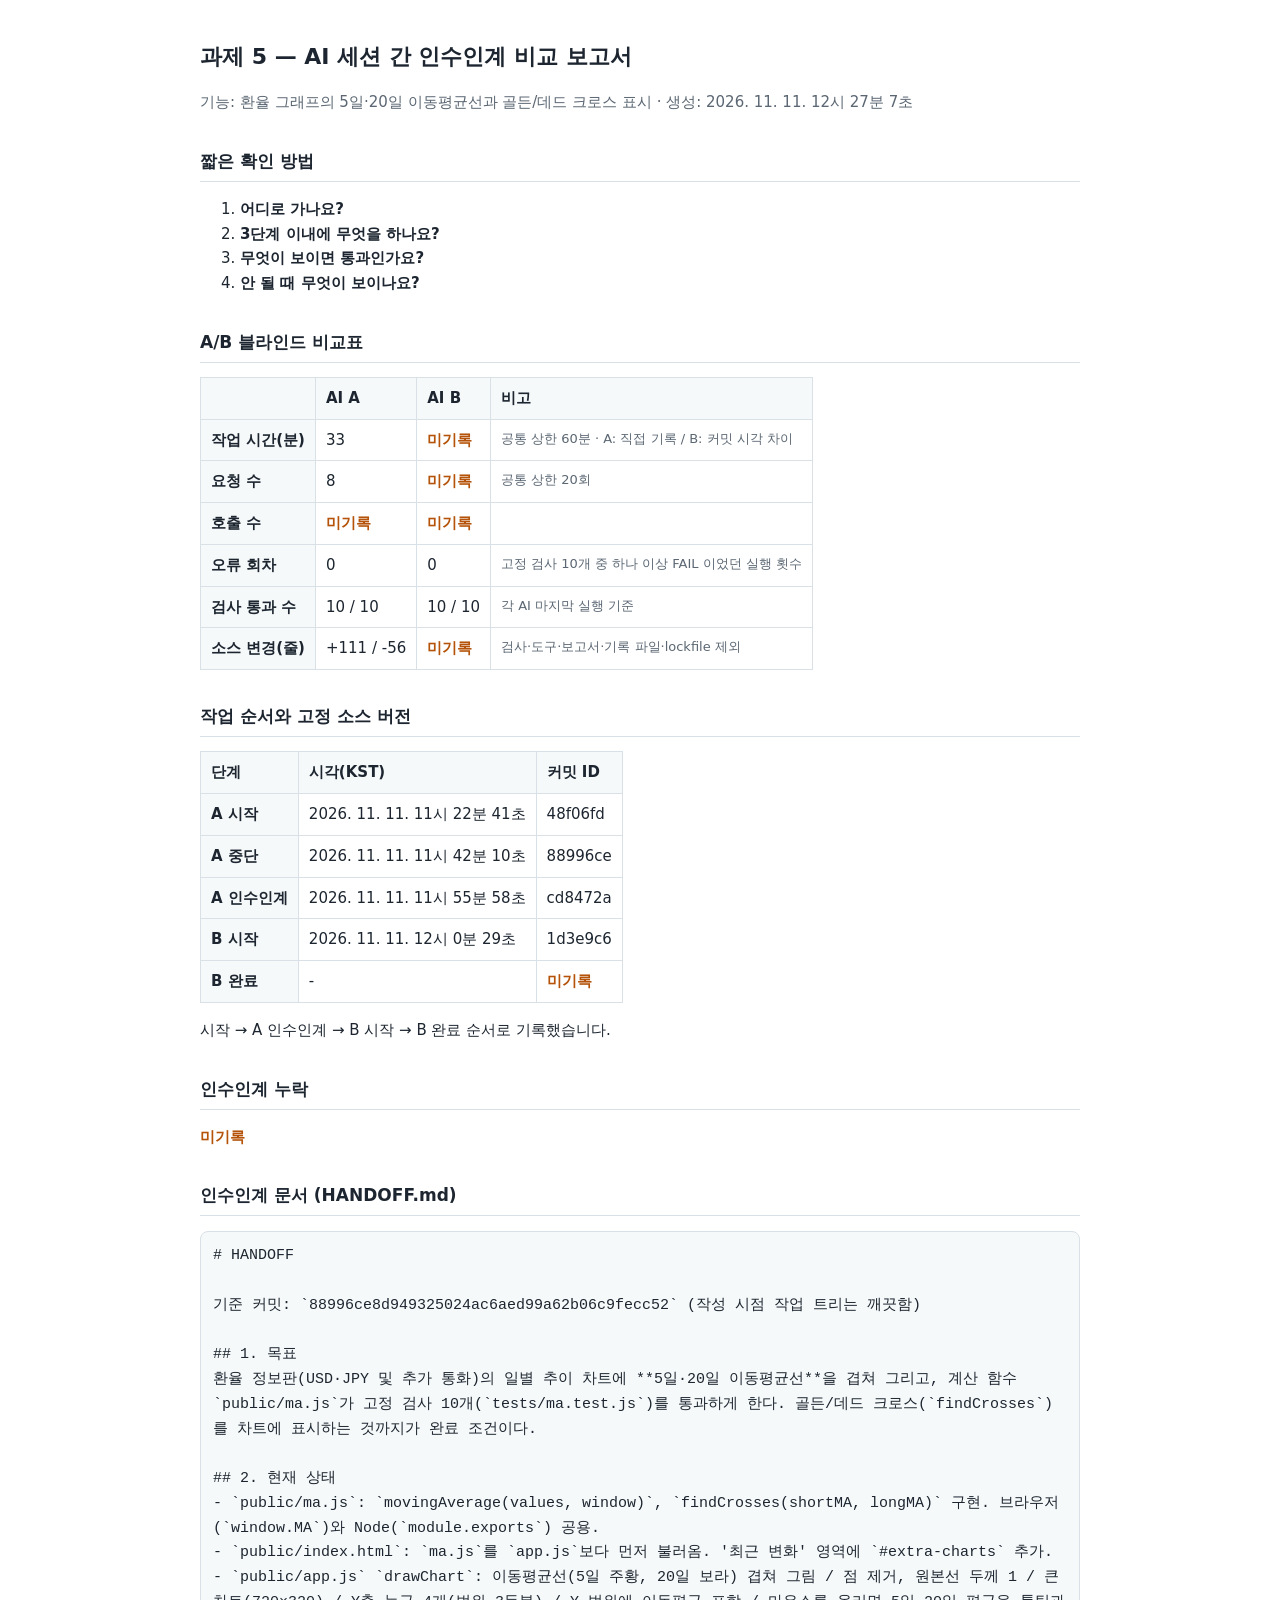
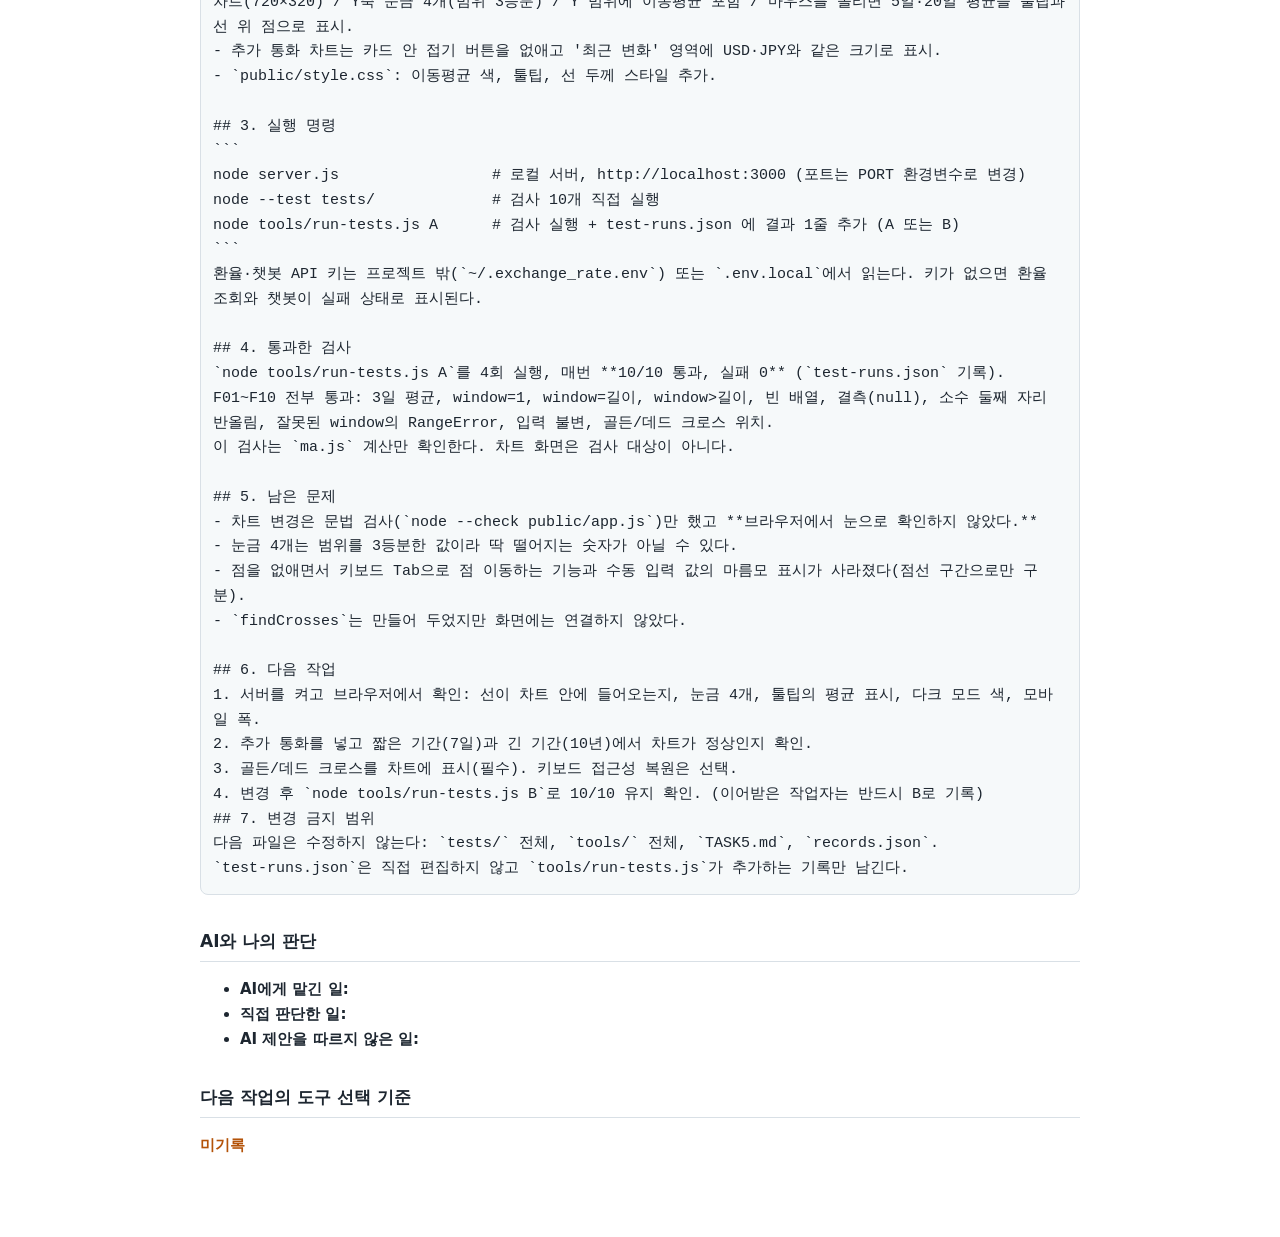
==== report/index.html @ 606743db "B 완료: 크로스 표시까지 완성" ====
<!doctype html>
<html lang="ko"><head><meta charset="utf-8"><meta name="viewport" content="width=device-width,initial-scale=1">
<title>과제 5 비교 보고서</title>
<style>
:root{--bg:#fff;--fg:#1d2630;--mut:#5b6773;--line:#d9e0e6;--warn:#b45309;--card:#f6f9fa}
@media (prefers-color-scheme:dark){:root{--bg:#12181d;--fg:#e6ebef;--mut:#9aa7b2;--line:#2b3640;--warn:#f59e0b;--card:#18212a}}
body{margin:0 auto;max-width:880px;padding:24px 16px 64px;background:var(--bg);color:var(--fg);font:15px/1.65 system-ui,'Noto Sans KR',sans-serif}
h1{font-size:22px}h2{font-size:17px;margin-top:32px;border-bottom:1px solid var(--line);padding-bottom:6px}
.sub{color:var(--mut)}table{width:100%;border-collapse:collapse;display:block;overflow-x:auto}
th,td{border:1px solid var(--line);padding:8px 10px;text-align:left;vertical-align:top}th{background:var(--card)}
.note{color:var(--mut);font-size:13px}.warn{color:var(--warn);font-weight:600}
pre{white-space:pre-wrap;word-break:break-word;background:var(--card);border:1px solid var(--line);padding:12px;border-radius:8px}
a{color:inherit}
</style></head><body>
<h1>과제 5 — AI 세션 간 인수인계 비교 보고서</h1>
<p class="sub">기능: 환율 그래프의 5일·20일 이동평균선과 골든/데드 크로스 표시 · 생성: 2026. 11. 11. 12시 27분 7초</p>

<h2>짧은 확인 방법</h2>
<ol>
  <li><b>어디로 가나요?</b> </li>
  <li><b>3단계 이내에 무엇을 하나요?</b> </li>
  <li><b>무엇이 보이면 통과인가요?</b> </li>
  <li><b>안 될 때 무엇이 보이나요?</b> </li>
</ol>

<h2>A/B 블라인드 비교표</h2>
<table>
  <tr><th></th><th>AI A</th><th>AI B</th><th>비고</th></tr>
  <tr><th>작업 시간(분)</th><td>33</td><td><span class="warn">미기록</span></td><td class="note">공통 상한 60분 · A: 직접 기록 / B: 커밋 시각 차이</td></tr>
  <tr><th>요청 수</th><td>8</td><td><span class="warn">미기록</span></td><td class="note">공통 상한 20회</td></tr>
  <tr><th>호출 수</th><td><span class="warn">미기록</span></td><td><span class="warn">미기록</span></td><td class="note"></td></tr>
  <tr><th>오류 회차</th><td>0</td><td>0</td><td class="note">고정 검사 10개 중 하나 이상 FAIL 이었던 실행 횟수</td></tr>
  <tr><th>검사 통과 수</th><td>10 / 10</td><td>10 / 10</td><td class="note">각 AI 마지막 실행 기준</td></tr>
  <tr><th>소스 변경(줄)</th><td>+111 / -56</td><td><span class="warn">미기록</span></td><td class="note">검사·도구·보고서·기록 파일·lockfile 제외</td></tr>
</table>

<h2>작업 순서와 고정 소스 버전</h2>
<table>
  <tr><th>단계</th><th>시각(KST)</th><th>커밋 ID</th></tr>
  <tr><th>A 시작</th><td>2026. 11. 11. 11시 22분 41초</td><td>48f06fd</td></tr><tr><th>A 중단</th><td>2026. 11. 11. 11시 42분 10초</td><td>88996ce</td></tr><tr><th>A 인수인계</th><td>2026. 11. 11. 11시 55분 58초</td><td>cd8472a</td></tr><tr><th>B 시작</th><td>2026. 11. 11. 12시 0분 29초</td><td>1d3e9c6</td></tr><tr><th>B 완료</th><td>-</td><td><span class="warn">미기록</span></td></tr>
</table>
<p>시작 → A 인수인계 → B 시작 → B 완료 순서로 기록했습니다.</p>

<h2>인수인계 누락</h2>
<p><span class="warn">미기록</span></p>

<h2>인수인계 문서 (HANDOFF.md)</h2>
<pre># HANDOFF

기준 커밋: `88996ce8d949325024ac6aed99a62b06c9fecc52` (작성 시점 작업 트리는 깨끗함)

## 1. 목표
환율 정보판(USD·JPY 및 추가 통화)의 일별 추이 차트에 **5일·20일 이동평균선**을 겹쳐 그리고, 계산 함수 `public/ma.js`가 고정 검사 10개(`tests/ma.test.js`)를 통과하게 한다. 골든/데드 크로스(`findCrosses`)를 차트에 표시하는 것까지가 완료 조건이다.

## 2. 현재 상태
- `public/ma.js`: `movingAverage(values, window)`, `findCrosses(shortMA, longMA)` 구현. 브라우저(`window.MA`)와 Node(`module.exports`) 공용.
- `public/index.html`: `ma.js`를 `app.js`보다 먼저 불러옴. '최근 변화' 영역에 `#extra-charts` 추가.
- `public/app.js` `drawChart`: 이동평균선(5일 주황, 20일 보라) 겹쳐 그림 / 점 제거, 원본선 두께 1 / 큰 차트(720×320) / Y축 눈금 4개(범위 3등분) / Y 범위에 이동평균 포함 / 마우스를 올리면 5일·20일 평균을 툴팁과 선 위 점으로 표시.
- 추가 통화 차트는 카드 안 접기 버튼을 없애고 '최근 변화' 영역에 USD·JPY와 같은 크기로 표시.
- `public/style.css`: 이동평균 색, 툴팁, 선 두께 스타일 추가.

## 3. 실행 명령
```
node server.js                 # 로컬 서버, http://localhost:3000 (포트는 PORT 환경변수로 변경)
node --test tests/             # 검사 10개 직접 실행
node tools/run-tests.js A      # 검사 실행 + test-runs.json 에 결과 1줄 추가 (A 또는 B)
```
환율·챗봇 API 키는 프로젝트 밖(`~/.exchange_rate.env`) 또는 `.env.local`에서 읽는다. 키가 없으면 환율 조회와 챗봇이 실패 상태로 표시된다.

## 4. 통과한 검사
`node tools/run-tests.js A`를 4회 실행, 매번 **10/10 통과, 실패 0** (`test-runs.json` 기록). F01~F10 전부 통과: 3일 평균, window=1, window=길이, window&gt;길이, 빈 배열, 결측(null), 소수 둘째 자리 반올림, 잘못된 window의 RangeError, 입력 불변, 골든/데드 크로스 위치.
이 검사는 `ma.js` 계산만 확인한다. 차트 화면은 검사 대상이 아니다.

## 5. 남은 문제
- 차트 변경은 문법 검사(`node --check public/app.js`)만 했고 **브라우저에서 눈으로 확인하지 않았다.**
- 눈금 4개는 범위를 3등분한 값이라 딱 떨어지는 숫자가 아닐 수 있다.
- 점을 없애면서 키보드 Tab으로 점 이동하는 기능과 수동 입력 값의 마름모 표시가 사라졌다(점선 구간으로만 구분).
- `findCrosses`는 만들어 두었지만 화면에는 연결하지 않았다.

## 6. 다음 작업
1. 서버를 켜고 브라우저에서 확인: 선이 차트 안에 들어오는지, 눈금 4개, 툴팁의 평균 표시, 다크 모드 색, 모바일 폭.
2. 추가 통화를 넣고 짧은 기간(7일)과 긴 기간(10년)에서 차트가 정상인지 확인.
3. 골든/데드 크로스를 차트에 표시(필수). 키보드 접근성 복원은 선택.
4. 변경 후 `node tools/run-tests.js B`로 10/10 유지 확인. (이어받은 작업자는 반드시 B로 기록)
## 7. 변경 금지 범위
다음 파일은 수정하지 않는다: `tests/` 전체, `tools/` 전체, `TASK5.md`, `records.json`.
`test-runs.json`은 직접 편집하지 않고 `tools/run-tests.js`가 추가하는 기록만 남긴다.
</pre>

<h2>AI와 나의 판단</h2>
<ul>
  <li><b>AI에게 맡긴 일:</b> </li>
  <li><b>직접 판단한 일:</b> </li>
  <li><b>AI 제안을 따르지 않은 일:</b> </li>
</ul>

<h2>다음 작업의 도구 선택 기준</h2>
<p><span class="warn">미기록</span></p>

</body></html>
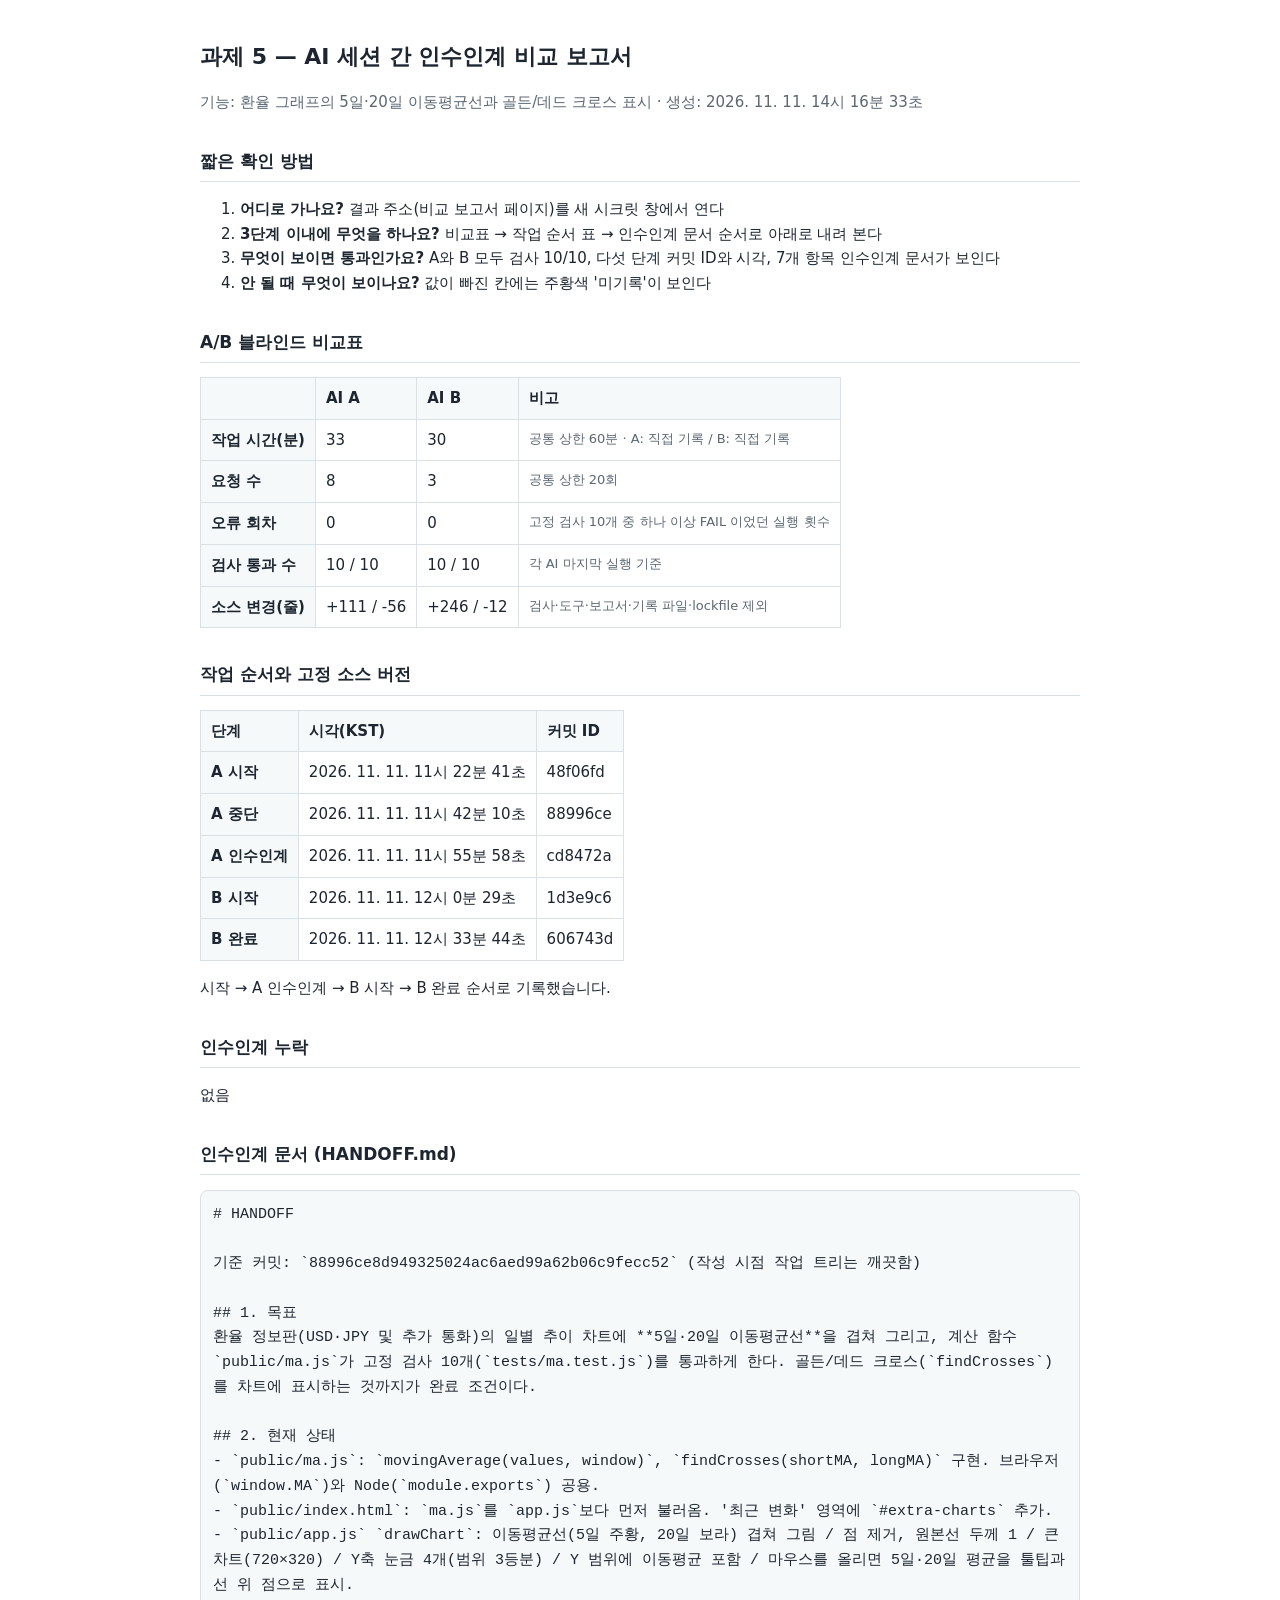
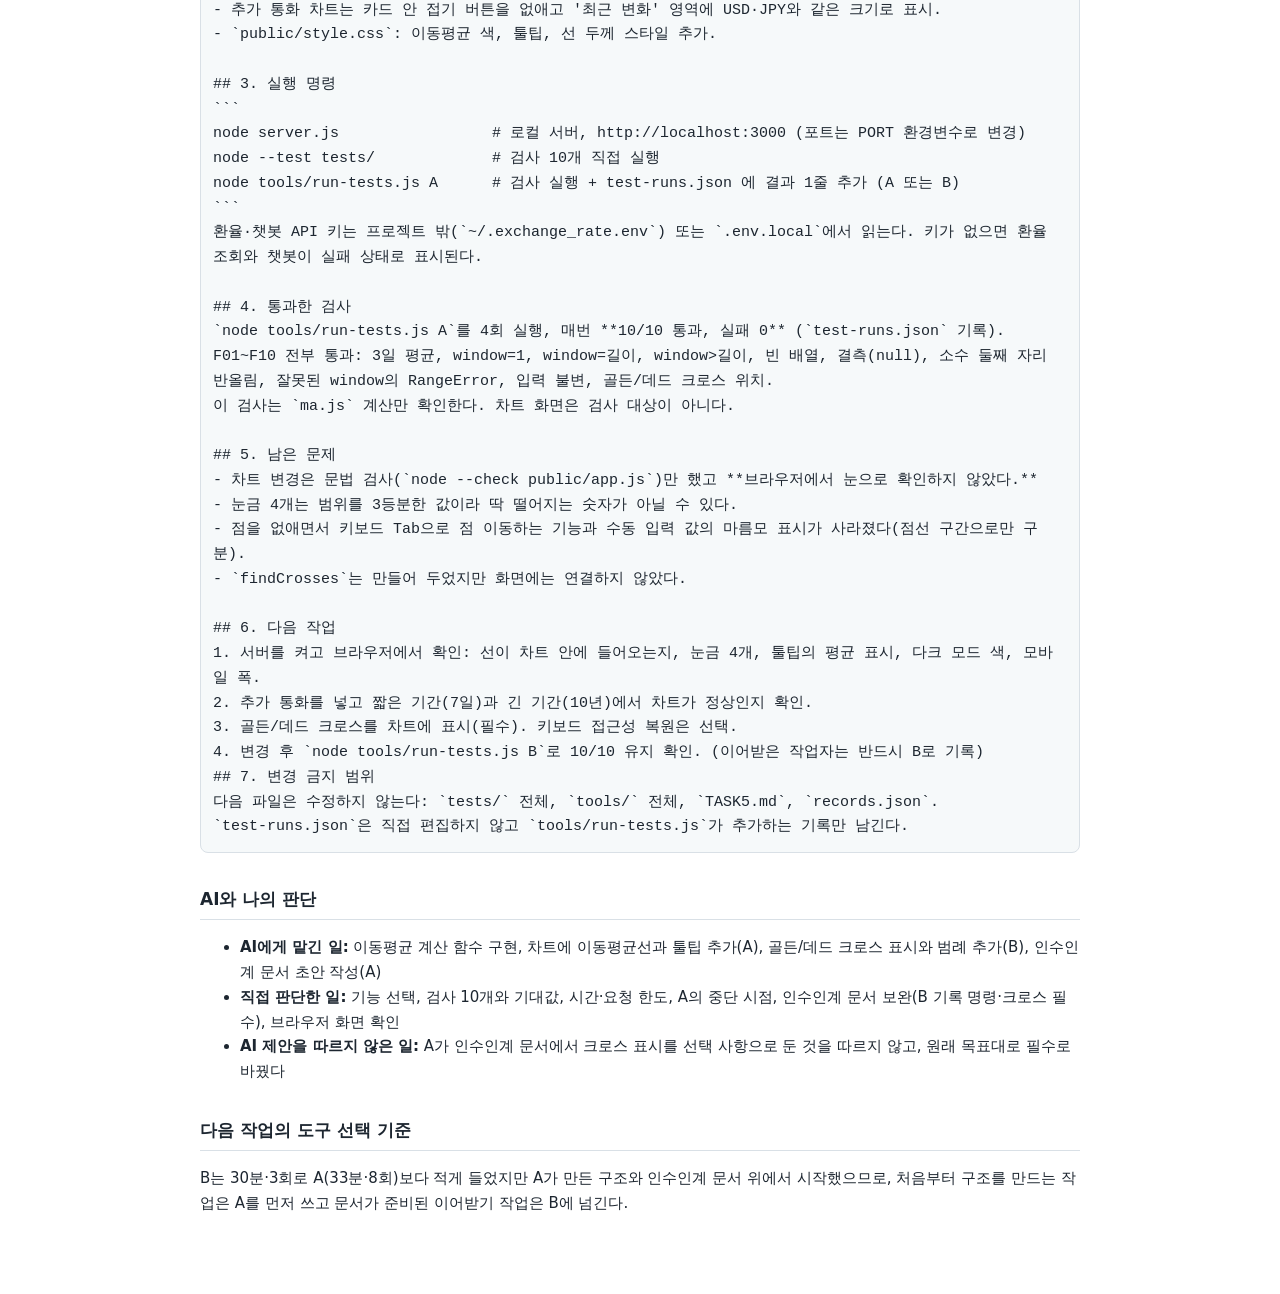
==== commit 53a726a0: "보고서 생성" ====
--- a/report/index.html
+++ b/report/index.html
@@ -13,36 +13,36 @@
 a{color:inherit}
 </style></head><body>
 <h1>과제 5 — AI 세션 간 인수인계 비교 보고서</h1>
-<p class="sub">기능: 환율 그래프의 5일·20일 이동평균선과 골든/데드 크로스 표시 · 생성: 2026. 11. 11. 12시 27분 7초</p>
+<p class="sub">기능: 환율 그래프의 5일·20일 이동평균선과 골든/데드 크로스 표시 · 생성: 2026. 11. 11. 14시 16분 33초</p>
 
 <h2>짧은 확인 방법</h2>
 <ol>
-  <li><b>어디로 가나요?</b> </li>
-  <li><b>3단계 이내에 무엇을 하나요?</b> </li>
-  <li><b>무엇이 보이면 통과인가요?</b> </li>
-  <li><b>안 될 때 무엇이 보이나요?</b> </li>
+  <li><b>어디로 가나요?</b> 결과 주소(비교 보고서 페이지)를 새 시크릿 창에서 연다</li>
+  <li><b>3단계 이내에 무엇을 하나요?</b> 비교표 → 작업 순서 표 → 인수인계 문서 순서로 아래로 내려 본다</li>
+  <li><b>무엇이 보이면 통과인가요?</b> A와 B 모두 검사 10/10, 다섯 단계 커밋 ID와 시각, 7개 항목 인수인계 문서가 보인다</li>
+  <li><b>안 될 때 무엇이 보이나요?</b> 값이 빠진 칸에는 주황색 '미기록'이 보인다</li>
 </ol>
 
 <h2>A/B 블라인드 비교표</h2>
 <table>
   <tr><th></th><th>AI A</th><th>AI B</th><th>비고</th></tr>
-  <tr><th>작업 시간(분)</th><td>33</td><td><span class="warn">미기록</span></td><td class="note">공통 상한 60분 · A: 직접 기록 / B: 커밋 시각 차이</td></tr>
-  <tr><th>요청 수</th><td>8</td><td><span class="warn">미기록</span></td><td class="note">공통 상한 20회</td></tr>
-  <tr><th>호출 수</th><td><span class="warn">미기록</span></td><td><span class="warn">미기록</span></td><td class="note"></td></tr>
+  <tr><th>작업 시간(분)</th><td>33</td><td>30</td><td class="note">공통 상한 60분 · A: 직접 기록 / B: 직접 기록</td></tr>
+  <tr><th>요청 수</th><td>8</td><td>3</td><td class="note">공통 상한 20회</td></tr>
+  
   <tr><th>오류 회차</th><td>0</td><td>0</td><td class="note">고정 검사 10개 중 하나 이상 FAIL 이었던 실행 횟수</td></tr>
   <tr><th>검사 통과 수</th><td>10 / 10</td><td>10 / 10</td><td class="note">각 AI 마지막 실행 기준</td></tr>
-  <tr><th>소스 변경(줄)</th><td>+111 / -56</td><td><span class="warn">미기록</span></td><td class="note">검사·도구·보고서·기록 파일·lockfile 제외</td></tr>
+  <tr><th>소스 변경(줄)</th><td>+111 / -56</td><td>+246 / -12</td><td class="note">검사·도구·보고서·기록 파일·lockfile 제외</td></tr>
 </table>
 
 <h2>작업 순서와 고정 소스 버전</h2>
 <table>
   <tr><th>단계</th><th>시각(KST)</th><th>커밋 ID</th></tr>
-  <tr><th>A 시작</th><td>2026. 11. 11. 11시 22분 41초</td><td>48f06fd</td></tr><tr><th>A 중단</th><td>2026. 11. 11. 11시 42분 10초</td><td>88996ce</td></tr><tr><th>A 인수인계</th><td>2026. 11. 11. 11시 55분 58초</td><td>cd8472a</td></tr><tr><th>B 시작</th><td>2026. 11. 11. 12시 0분 29초</td><td>1d3e9c6</td></tr><tr><th>B 완료</th><td>-</td><td><span class="warn">미기록</span></td></tr>
+  <tr><th>A 시작</th><td>2026. 11. 11. 11시 22분 41초</td><td>48f06fd</td></tr><tr><th>A 중단</th><td>2026. 11. 11. 11시 42분 10초</td><td>88996ce</td></tr><tr><th>A 인수인계</th><td>2026. 11. 11. 11시 55분 58초</td><td>cd8472a</td></tr><tr><th>B 시작</th><td>2026. 11. 11. 12시 0분 29초</td><td>1d3e9c6</td></tr><tr><th>B 완료</th><td>2026. 11. 11. 12시 33분 44초</td><td>606743d</td></tr>
 </table>
 <p>시작 → A 인수인계 → B 시작 → B 완료 순서로 기록했습니다.</p>
 
 <h2>인수인계 누락</h2>
-<p><span class="warn">미기록</span></p>
+<p>없음</p>
 
 <h2>인수인계 문서 (HANDOFF.md)</h2>
 <pre># HANDOFF
@@ -89,12 +89,12 @@
 
 <h2>AI와 나의 판단</h2>
 <ul>
-  <li><b>AI에게 맡긴 일:</b> </li>
-  <li><b>직접 판단한 일:</b> </li>
-  <li><b>AI 제안을 따르지 않은 일:</b> </li>
+  <li><b>AI에게 맡긴 일:</b> 이동평균 계산 함수 구현, 차트에 이동평균선과 툴팁 추가(A), 골든/데드 크로스 표시와 범례 추가(B), 인수인계 문서 초안 작성(A)</li>
+  <li><b>직접 판단한 일:</b> 기능 선택, 검사 10개와 기대값, 시간·요청 한도, A의 중단 시점, 인수인계 문서 보완(B 기록 명령·크로스 필수), 브라우저 화면 확인</li>
+  <li><b>AI 제안을 따르지 않은 일:</b> A가 인수인계 문서에서 크로스 표시를 선택 사항으로 둔 것을 따르지 않고, 원래 목표대로 필수로 바꿨다</li>
 </ul>
 
 <h2>다음 작업의 도구 선택 기준</h2>
-<p><span class="warn">미기록</span></p>
+<p>B는 30분·3회로 A(33분·8회)보다 적게 들었지만 A가 만든 구조와 인수인계 문서 위에서 시작했으므로, 처음부터 구조를 만드는 작업은 A를 먼저 쓰고 문서가 준비된 이어받기 작업은 B에 넘긴다.</p>
 
 </body></html>
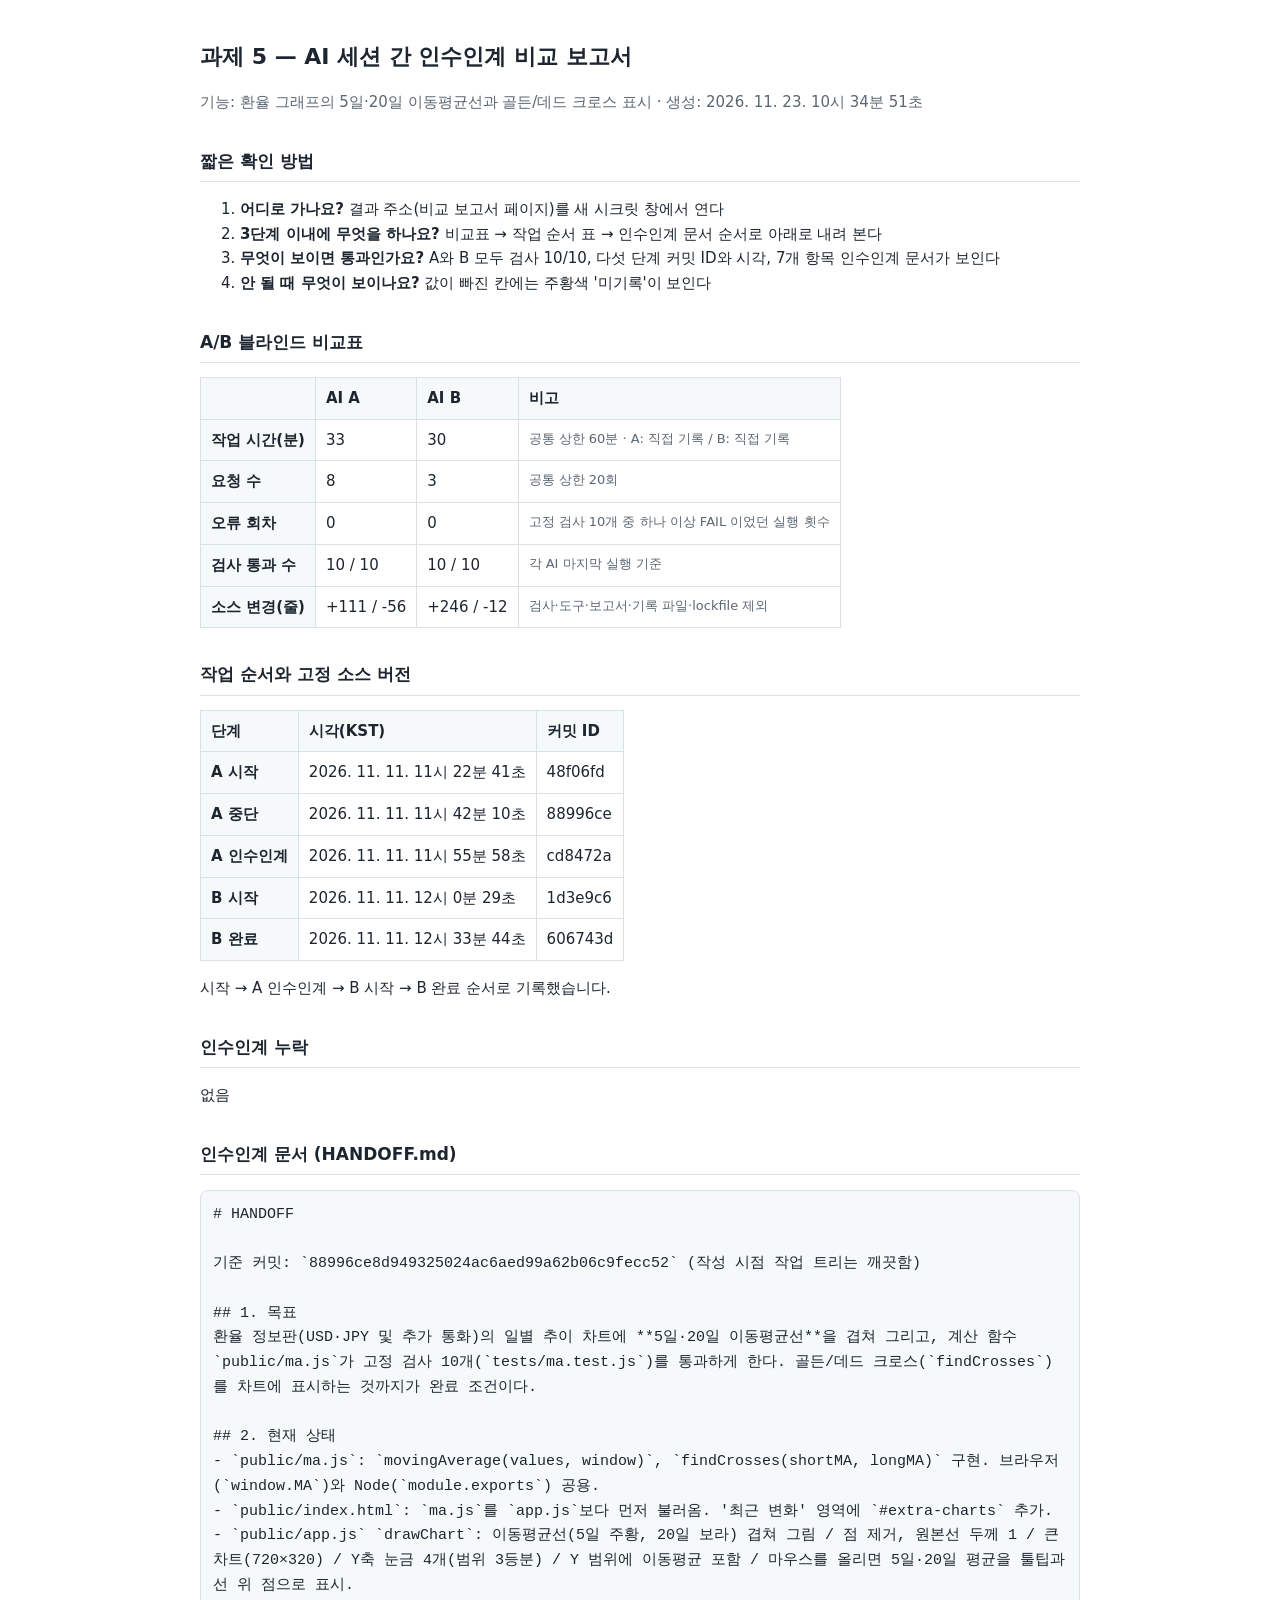
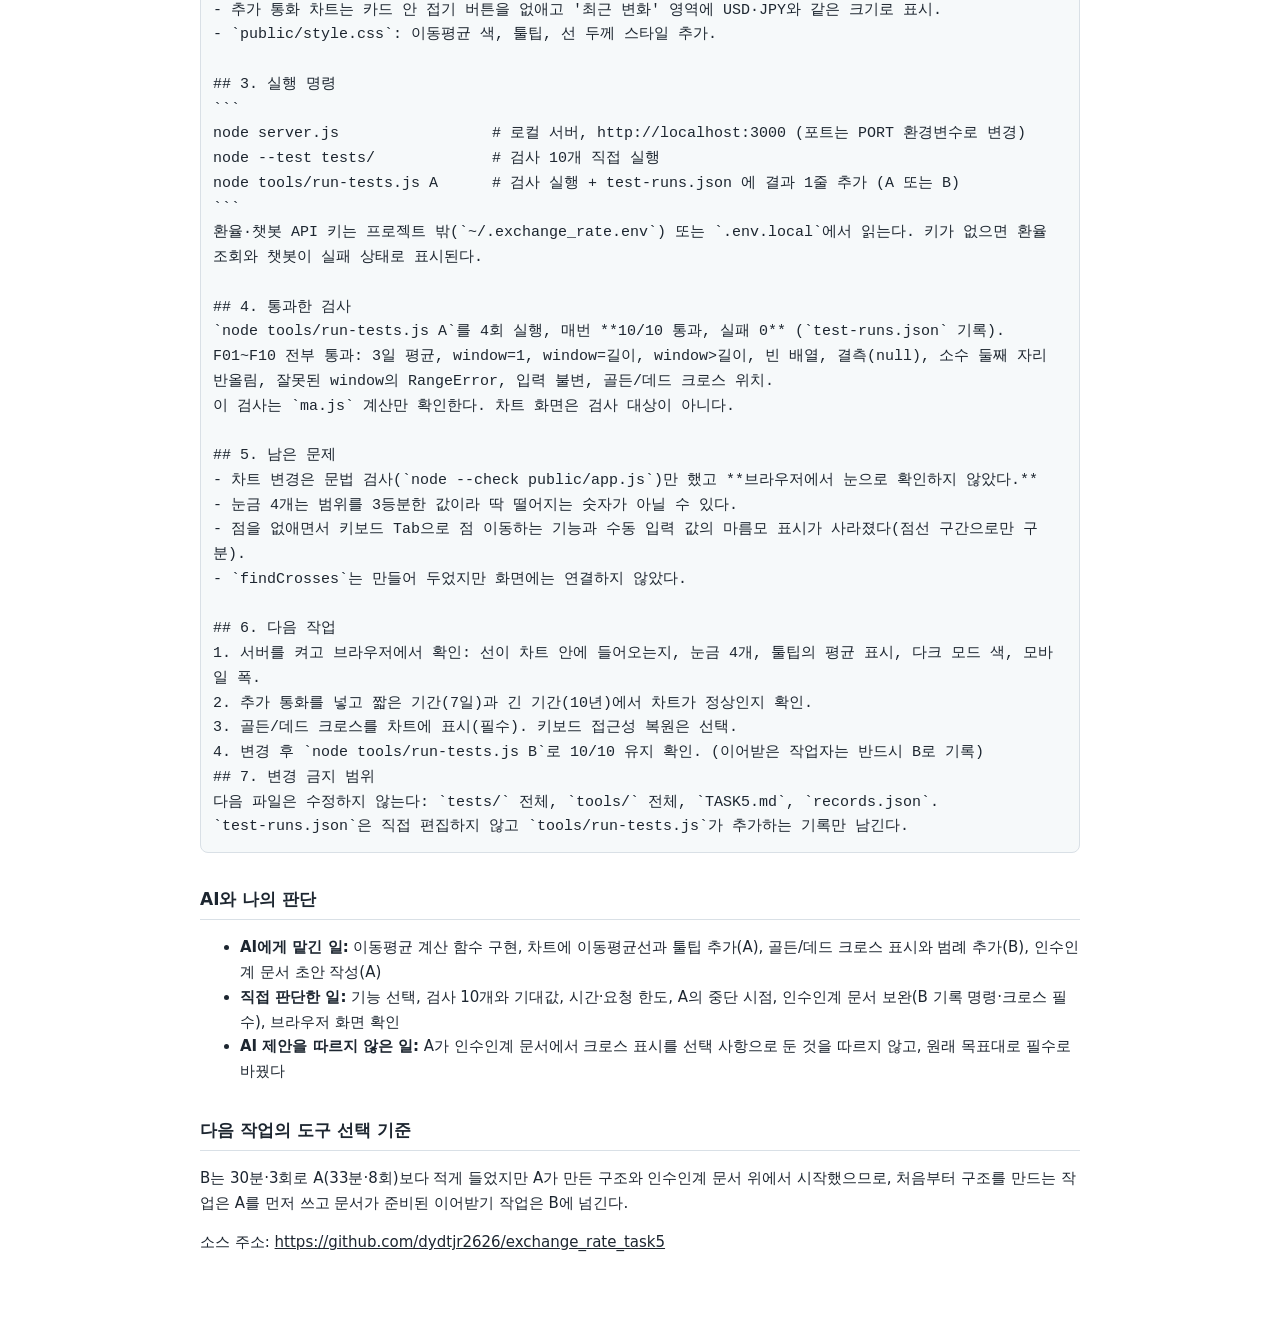
==== commit a6aaefa0: "제출 주소 추가 Co-Authored-By: Claude Opus 5.5 <noreply@anthropic.com>" ====
--- a/report/index.html
+++ b/report/index.html
@@ -13,7 +13,7 @@
 a{color:inherit}
 </style></head><body>
 <h1>과제 5 — AI 세션 간 인수인계 비교 보고서</h1>
-<p class="sub">기능: 환율 그래프의 5일·20일 이동평균선과 골든/데드 크로스 표시 · 생성: 2026. 11. 11. 14시 16분 33초</p>
+<p class="sub">기능: 환율 그래프의 5일·20일 이동평균선과 골든/데드 크로스 표시 · 생성: 2026. 11. 23. 10시 34분 51초</p>
 
 <h2>짧은 확인 방법</h2>
 <ol>
@@ -96,5 +96,5 @@
 
 <h2>다음 작업의 도구 선택 기준</h2>
 <p>B는 30분·3회로 A(33분·8회)보다 적게 들었지만 A가 만든 구조와 인수인계 문서 위에서 시작했으므로, 처음부터 구조를 만드는 작업은 A를 먼저 쓰고 문서가 준비된 이어받기 작업은 B에 넘긴다.</p>
-
+<p>소스 주소: <a href="https://github.com/dydtjr2626/exchange_rate_task5">https://github.com/dydtjr2626/exchange_rate_task5</a></p>
 </body></html>
